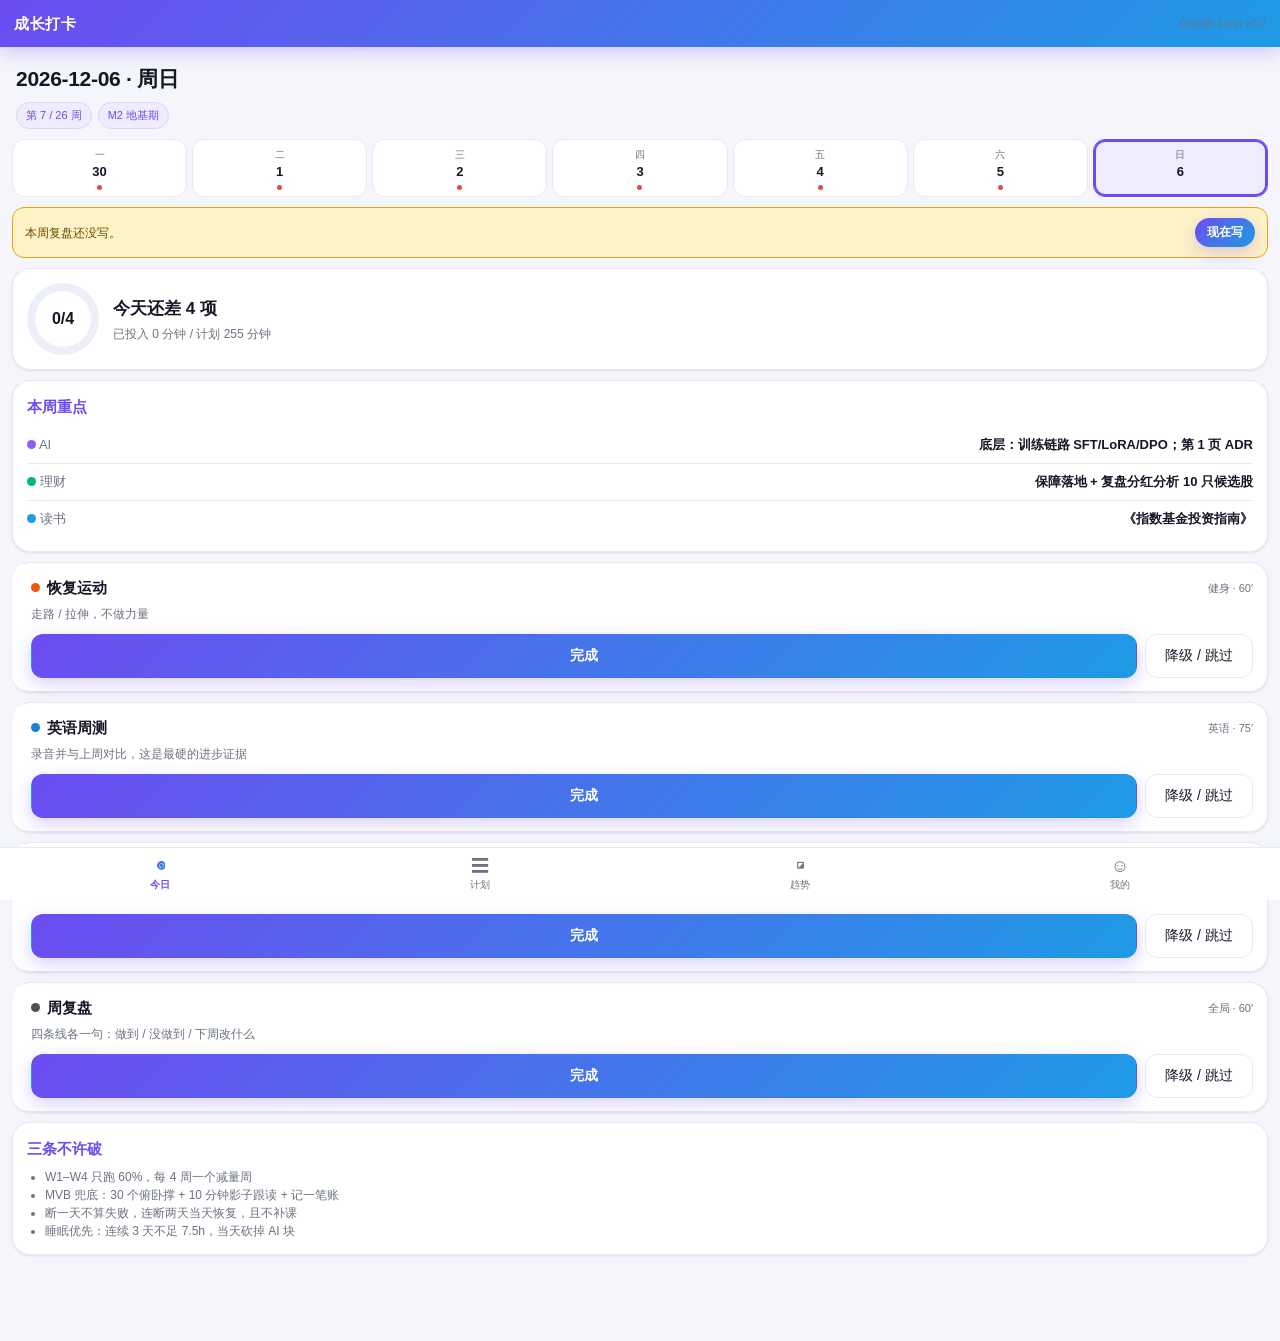
==== index.html @ 10e4b251 "feat: Growth Loop M0+M1 - 本地优先四线打卡应用 - 四 tab（今日/计划/趋势/我的）、七天条带补卡、MVB 降级、周复盘、指标录入 - 三套活力风格（活力/运动/霓虹）+" ====
<!DOCTYPE html>
<html lang="zh-CN">
<head>
<meta charset="utf-8">
<meta name="viewport" content="width=device-width, initial-scale=1, viewport-fit=cover">
<title>成长打卡 · Growth Loop</title>
<meta name="description" content="本地优先的个人成长打卡与复盘工具：健身、英语、理财、AI 四条线。">
<link rel="manifest" href="manifest.webmanifest">
<meta name="theme-color" content="#1f4e79">
<meta name="apple-mobile-web-app-capable" content="yes">
<meta name="apple-mobile-web-app-status-bar-style" content="black-translucent">
<meta name="apple-mobile-web-app-title" content="成长打卡">
<link rel="apple-touch-icon" href="icons/icon-192.png">
<link rel="icon" href="icons/icon-192.png">
<link rel="stylesheet" href="design/tokens.css">
<link rel="stylesheet" href="design/themes.css">
<link rel="stylesheet" href="app.css">
</head>
<body>

<header class="top">
  <h1>成长打卡</h1>
  <div class="sub">Growth Loop v0.2</div>
</header>

<main>
  <section id="view-today" class="view on"></section>
  <section id="view-plan" class="view"></section>
  <section id="view-trend" class="view"></section>
  <section id="view-mine" class="view"></section>
</main>

<nav class="tabs">
  <button class="tab on" data-tab="today"><s>◉</s>今日</button>
  <button class="tab" data-tab="plan"><s>☰</s>计划</button>
  <button class="tab" data-tab="trend"><s>◪</s>趋势</button>
  <button class="tab" data-tab="mine"><s>☺</s>我的</button>
</nav>

<div id="modal"></div>

<script src="seed.local.js"></script>
<script src="seed.js"></script>
<script src="app.js"></script>
</body>
</html>
---- design/tokens.css ----
/* Growth Loop · 设计 tokens（应用与设计稿共用一份）
 * 改颜色只改这里；app.css 里不再写死色值。
 */
:root {
  /* 品牌与四条线 */
  --brand: #1f4e79;
  --brand-ink: #17395a;
  --fitness: #e8590c;
  --english: #1c7ed6;
  --finance: #2f9e44;
  --ai: #7048e8;

  /* 状态 */
  --ok: #2f9e44;
  --ok-bg: #f2fbf5;
  --mvb: #f59f00;
  --mvb-bg: #fffbf0;
  --skip: #868e96;
  --skip-bg: #f7f8f9;
  --danger: #c92a2a;
  --warn: #d9480f;

  /* 中性 */
  --bg: #f5f6f8;
  --card: #ffffff;
  --text: #1b1d21;
  --muted: #6b7280;
  --line: #e5e7eb;
  --fill: #eef1f4;

  /* 形状与节奏 */
  --r-card: 14px;
  --r-btn: 10px;
  --r-pill: 999px;
  --gap: 10px;
  --pad: 14px;
  --shadow: 0 1px 2px rgba(16, 24, 40, .04), 0 1px 3px rgba(16, 24, 40, .06);

  /* 字号 */
  --fs-h1: 18px;
  --fs-card: 15px;
  --fs-body: 14px;
  --fs-sub: 12px;
  --fs-tag: 11px;

  /* 触控 */
  --tap: 44px;
}

/* 深色模式（先在设计稿里定下来，应用后续跟进） */
[data-theme="dark"] {
  --bg: #14161a;
  --card: #1d2026;
  --text: #e9ecef;
  --muted: #98a2b3;
  --line: #2a2e36;
  --fill: #262b33;
  --ok-bg: #16241b;
  --mvb-bg: #2a2313;
  --skip-bg: #22262c;
  --shadow: none;
}

/* ---------------- 基础组件 ---------------- */
.card {
  background: var(--card);
  border: 1px solid var(--line);
  border-radius: var(--r-card);
  padding: var(--pad);
  margin-bottom: var(--gap);
  box-shadow: var(--shadow);
}
.card-title {
  font-size: var(--fs-card);
  font-weight: 600;
  color: var(--brand);
  margin: 0 0 8px;
  display: flex;
  align-items: center;
  justify-content: space-between;
}
[data-theme="dark"] .card-title { color: #8ab4e8; }

.tag {
  font-size: var(--fs-tag);
  padding: 3px 8px;
  border-radius: var(--r-pill);
  background: #e7eef6;
  color: var(--brand);
  border: 1px solid #d3e0ee;
  white-space: nowrap;
}
.tag.warn { background: #fdece1; color: var(--warn); border-color: #f7d5c1; }
.tag.ok { background: #e6f4ea; color: var(--ok); border-color: #cbe8d4; }
.tag.muted { background: var(--fill); color: var(--muted); border-color: var(--line); }

.dot { width: 8px; height: 8px; border-radius: 50%; display: inline-block; flex: 0 0 8px; }

.muted { color: var(--muted); }
.sub { font-size: var(--fs-sub); color: var(--muted); line-height: 1.5; }

/* 环形进度 */
.ring {
  position: relative;
  width: 68px; height: 68px;
  border-radius: 50%;
  background: conic-gradient(var(--ok) calc(var(--p, 0) * 1%), var(--fill) 0);
  flex: 0 0 68px;
}
.ring::before {
  content: ""; position: absolute; inset: 7px;
  background: var(--card); border-radius: 50%;
}
.ring b {
  position: absolute; inset: 0; display: grid; place-items: center;
  font-size: 15px; font-weight: 700; color: var(--text);
}

/* 顶部七天条带 */
.strip { display: flex; gap: 4px; }
.strip .d {
  flex: 1; text-align: center; padding: 6px 0 5px;
  border-radius: 10px; background: var(--card); border: 1px solid var(--line);
}
.strip .d i { display: block; font-style: normal; font-size: 10px; color: var(--muted); }
.strip .d b { display: block; font-size: 13px; }
.strip .d .m { display: block; width: 5px; height: 5px; border-radius: 50%; background: var(--fill); margin: 3px auto 0; }
.strip .d.today { border-color: var(--brand); background: #eef4fa; }
.strip .d.done .m { background: var(--ok); }
.strip .d.miss .m { background: var(--warn); }

/* 任务卡 */
.task {
  background: var(--card); border: 1px solid var(--line);
  border-left: 4px solid transparent;
  border-radius: var(--r-card); padding: 12px var(--pad);
  margin-bottom: var(--gap); box-shadow: var(--shadow);
}
.task.done { border-left-color: var(--ok); background: var(--ok-bg); }
.task.mvb  { border-left-color: var(--mvb); background: var(--mvb-bg); }
.task.skip { border-left-color: var(--skip); background: var(--skip-bg); }
.task .row { display: flex; justify-content: space-between; align-items: baseline; gap: 8px; }
.task .name { font-size: var(--fs-card); font-weight: 600; display: flex; align-items: center; gap: 7px; }
.task .meta { font-size: var(--fs-tag); color: var(--muted); white-space: nowrap; }
.task .hint { font-size: var(--fs-sub); color: var(--muted); margin: 6px 0 10px; }
.task .btns { display: flex; gap: 8px; }
.btn {
  flex: 1; min-height: var(--tap); padding: 10px 6px;
  border-radius: var(--r-btn); border: 1px solid var(--line);
  background: var(--card); color: var(--text); font-size: var(--fs-body);
  font-family: inherit;
}
.btn.primary { background: var(--brand); border-color: var(--brand); color: #fff; }
.btn.ghost { flex: 0 0 106px; }
.btn.on { background: var(--ok); border-color: var(--ok); color: #fff; }
.btn.on.mvb { background: var(--mvb); border-color: var(--mvb); color: #fff; }
.btn.on.skip { background: var(--skip); border-color: var(--skip); color: #fff; }
.stamp { font-size: var(--fs-tag); font-weight: 600; }
.stamp.done { color: var(--ok); }
.stamp.mvb { color: #b06d00; }
.stamp.skip { color: var(--skip); }

/* 极简版一行一项 */
.li {
  display: flex; align-items: center; gap: 10px;
  padding: 12px 4px; border-bottom: 1px solid var(--line);
}
.li:last-child { border-bottom: 0; }
.li .ck {
  width: 26px; height: 26px; border-radius: 50%;
  border: 2px solid var(--line); flex: 0 0 26px;
  display: grid; place-items: center; font-size: 14px; color: transparent;
}
.li.done .ck { background: var(--ok); border-color: var(--ok); color: #fff; }
.li.mvb .ck { background: var(--mvb); border-color: var(--mvb); color: #fff; }
.li .t { flex: 1; font-size: var(--fs-body); }
.li.done .t { color: var(--muted); text-decoration: line-through; }

/* 阶段进度条 */
.phase { display: flex; gap: 3px; }
.phase i {
  flex: 1; height: 8px; border-radius: var(--r-pill); background: var(--fill); font-style: normal;
}
.phase i.p1 { background: #cbd9e8; }
.phase i.p2 { background: #9fbcd8; }
.phase i.p3 { background: #6f9bc4; }
.phase i.now { background: var(--brand); }

/* 热力格 */
.grid26 { display: grid; grid-template-columns: repeat(13, 1fr); gap: 4px; }
.gcell {
  aspect-ratio: 1; border-radius: 5px; background: var(--fill);
  display: grid; place-items: center; font-size: 9px; color: #a9b1bb;
}
.gcell.l1 { background: #fdece1; color: #b35c1e; }
.gcell.l2 { background: #d3f9d8; color: #2b8a3e; }
.gcell.l3 { background: #8ce99a; color: #1b6b2c; }
.gcell.l4 { background: #37b24d; color: #fff; }

/* 底部 tab */
.tabbar {
  display: flex; border-top: 1px solid var(--line); background: var(--card);
  padding-bottom: env(safe-area-inset-bottom);
}
.tabbar b {
  flex: 1; text-align: center; padding: 9px 0 10px; font-size: 10px; font-weight: 500;
  color: var(--muted); display: flex; flex-direction: column; gap: 3px; align-items: center;
}
.tabbar b.on { color: var(--brand); font-weight: 700; }
.tabbar b s { text-decoration: none; font-size: 17px; line-height: 1; }
---- design/themes.css ----
/* Growth Loop · 活力风格包
 * 通过 <html data-style="energy|sport|neon"> 切换，与 data-theme="light|dark" 组合。
 * 加载顺序：tokens.css → themes.css → app.css（本文件覆盖 tokens 的同名变量）。
 * 三套都保证：渐变两端都足够深，白字在渐变上可读。
 */

/* ══════════════ A · 活力（默认）：靛蓝 → 亮蓝，薄荷绿收尾 ══════════════ */
:root,
[data-style="energy"] {
  --brand: #6c4cf1;
  --brand-2: #1e9be5;
  --brand-grad: linear-gradient(135deg, #6c4cf1 0%, #1e9be5 100%);
  --brand-tint: #efecfe;
  --brand-line: #dcd5fb;

  --ok: #00b583;
  --ok-bg: #f2fcf8;
  --ok-tint: #e6f8f2;
  --ok-line: #c2eedf;

  --mvb: #f59e0b;
  --mvb-bg: #fffbf0;
  --mvb-tint: #fef3c7;

  --warn: #e5484d;
  --warn-tint: #fdecec;
  --warn-line: #f8d2d3;

  --skip: #8a93a6;
  --skip-bg: #f5f6fa;

  --fitness: #ff6b35;
  --english: #1e9be5;
  --finance: #00b583;
  --ai: #8b5cf6;

  --bg: #f5f6fc;
  --card: #ffffff;
  --text: #151726;
  --muted: #6b7280;
  --line: #e7e9f5;
  --fill: #edeff8;

  --danger: #e5484d;
  --r-card: 18px;
  --r-btn: 12px;
  --glow: 0 6px 18px rgba(108, 76, 241, .26);
}

[data-theme="dark"][data-style="energy"],
[data-theme="dark"]:root {
  --brand: #8b7bff;
  --brand-2: #39b8f5;
  --brand-grad: linear-gradient(135deg, #6c4cf1 0%, #1e9be5 100%);
  --brand-tint: #241f45;
  --brand-line: #3a3170;

  --ok: #2bd9a8;
  --ok-bg: #12261f;
  --ok-tint: #12302a;
  --ok-line: #1e4a40;

  --mvb: #ffb84d;
  --mvb-bg: #2a2313;
  --mvb-tint: #3a2f14;

  --warn: #ff7a7f;
  --warn-tint: #3a2126;
  --warn-line: #5a2f36;

  --skip: #7b8399;
  --skip-bg: #22263a;

  --bg: #0f1120;
  --card: #1a1d33;
  --text: #eef0fa;
  --muted: #9aa3be;
  --line: #2a2f4a;
  --fill: #232842;

  --danger: #ff7a7f;
  --glow: 0 6px 22px rgba(108, 76, 241, .42);
}

/* ══════════════ B · 运动：珊瑚 → 洋红，冲一点 ══════════════ */
[data-style="sport"] {
  --brand: #ff4d2d;
  --brand-2: #e8388c;
  --brand-grad: linear-gradient(135deg, #ff4d2d 0%, #e8388c 100%);
  --brand-tint: #ffede9;
  --brand-line: #ffd3c9;

  --ok: #12b886;
  --ok-bg: #f2fcf8;
  --ok-tint: #e3f8f1;
  --ok-line: #bde9dc;

  --mvb: #ff9f1c;
  --mvb-bg: #fffaf0;
  --mvb-tint: #ffeecd;

  --warn: #e03131;
  --warn-tint: #fdecec;
  --warn-line: #f8d2d3;

  --skip: #96868c;
  --skip-bg: #f9f5f6;

  --fitness: #ff3b30;
  --english: #1c7ed6;
  --finance: #12b886;
  --ai: #7048e8;

  --bg: #fff7f5;
  --card: #ffffff;
  --text: #201316;
  --muted: #7a6b70;
  --line: #f2e4e0;
  --fill: #fbeff0;

  --danger: #e03131;
  --r-card: 18px;
  --r-btn: 12px;
  --glow: 0 6px 18px rgba(255, 77, 45, .28);
}

[data-theme="dark"][data-style="sport"] {
  --brand: #ff7a5c;
  --brand-2: #ff5ca8;
  --brand-grad: linear-gradient(135deg, #ff4d2d 0%, #e8388c 100%);
  --brand-tint: #3a1f22;
  --brand-line: #5c2f36;

  --ok: #2fd9a5;
  --ok-bg: #14261f;
  --ok-tint: #16302a;
  --ok-line: #265045;

  --mvb: #ffbc4d;
  --mvb-bg: #2c2213;
  --mvb-tint: #3d2f14;

  --warn: #ff7a7f;
  --warn-tint: #3a2023;
  --warn-line: #5c2f36;

  --skip: #8b7a80;
  --skip-bg: #2a1f23;

  --bg: #1a1113;
  --card: #241a1d;
  --text: #fbeeea;
  --muted: #b39aa0;
  --line: #3a2a2f;
  --fill: #2e2126;

  --danger: #ff7a7f;
  --glow: 0 6px 22px rgba(232, 56, 140, .4);
}

/* ══════════════ C · 霓虹：薄荷 → 电蓝，深色优先、带辉光 ══════════════ */
[data-style="neon"] {
  --brand: #00a97a;
  --brand-2: #0077ff;
  --brand-grad: linear-gradient(135deg, #00a97a 0%, #0077ff 100%);
  --brand-tint: #e6f7f2;
  --brand-line: #c2e9dd;

  --ok: #00a97a;
  --ok-bg: #f1fbf8;
  --ok-tint: #e2f6f1;
  --ok-line: #bfe8de;

  --mvb: #f0a500;
  --mvb-bg: #fffcef;
  --mvb-tint: #fdf1cd;

  --warn: #e5484d;
  --warn-tint: #fdecec;
  --warn-line: #f8d2d3;

  --skip: #8299a0;
  --skip-bg: #f3f8f8;

  --fitness: #ff7a45;
  --english: #1e88e5;
  --finance: #00a97a;
  --ai: #7c4dff;

  --bg: #f2fbf8;
  --card: #ffffff;
  --text: #0d2226;
  --muted: #5f7a7a;
  --line: #e2f0ec;
  --fill: #e9f5f1;

  --danger: #e5484d;
  --r-card: 18px;
  --r-btn: 12px;
  --glow: 0 6px 18px rgba(0, 169, 122, .26);
}

[data-theme="dark"][data-style="neon"] {
  --brand: #2be3b0;
  --brand-2: #33a1ff;
  --brand-grad: linear-gradient(135deg, #00c48f 0%, #0077ff 100%);
  --brand-tint: #10322e;
  --brand-line: #1d4f47;

  --ok: #2be3b0;
  --ok-bg: #0c2622;
  --ok-tint: #10322e;
  --ok-line: #1d4f47;

  --mvb: #ffc861;
  --mvb-bg: #262016;
  --mvb-tint: #362d17;

  --warn: #ff8589;
  --warn-tint: #341f26;
  --warn-line: #552f39;

  --skip: #6f8d92;
  --skip-bg: #12242a;

  --bg: #08151a;
  --card: #0f2027;
  --text: #e6fffa;
  --muted: #7fa8a5;
  --line: #17323a;
  --fill: #122a33;

  --danger: #ff8589;
  --glow: 0 0 22px rgba(43, 227, 176, .32);
}
---- app.css ----
/* Growth Loop · 应用样式
 * 颜色/圆角/字号全部来自 design/tokens.css + design/themes.css，本文件只写结构与状态。
 * 风格通过 <html data-style="energy|sport|neon"> 切换；深色通过 data-theme="dark"。
 */
* { box-sizing: border-box; -webkit-tap-highlight-color: transparent; }

html, body {
  margin: 0; padding: 0;
  background: var(--bg); color: var(--text);
  font: var(--fs-body)/1.55 -apple-system, "PingFang SC", "Microsoft YaHei", "Helvetica Neue", Arial, sans-serif;
}
body { padding-bottom: calc(64px + env(safe-area-inset-bottom)); }

header.top {
  position: sticky; top: 0; z-index: 5;
  background: var(--brand-grad); color: #fff;
  padding: calc(12px + env(safe-area-inset-top)) 14px 12px;
  display: flex; align-items: center; justify-content: space-between;
  box-shadow: var(--glow);
}
header.top h1 { font-size: var(--fs-card); margin: 0; font-weight: 700; letter-spacing: .6px; }
header.top .sub { font-size: var(--fs-tag); opacity: .9; }

main { padding: 12px; }
.view { display: none; }
.view.on { display: block; }

/* ---------- 今日 ---------- */
.day-head { margin: 4px 4px 10px; }
.day-date { font-size: 21px; font-weight: 800; letter-spacing: -.3px; }
.badges { display: flex; flex-wrap: wrap; gap: 6px; margin-top: 6px; }
.badge {
  font-size: var(--fs-tag); padding: 4px 9px; border-radius: var(--r-pill);
  background: var(--brand-tint); color: var(--brand); border: 1px solid var(--brand-line);
}
.badge.warn { background: var(--warn-tint); color: var(--warn); border-color: var(--warn-line); }
.badge.ok { background: var(--ok-tint); color: var(--ok); border-color: var(--ok-line); }

.weeknav { display: flex; align-items: center; gap: 6px; margin-bottom: 10px; }
.strip { display: flex; gap: 5px; flex: 1; }
.strip .d {
  flex: 1; text-align: center; padding: 7px 0 6px; border-radius: 12px;
  background: var(--card); border: 1px solid var(--line);
}
.strip .d i { display: block; font-style: normal; font-size: 10px; color: var(--muted); }
.strip .d b { display: block; font-size: 13px; font-weight: 700; }
.strip .d s { display: block; width: 5px; height: 5px; border-radius: 50%; background: var(--fill); margin: 3px auto 0; text-decoration: none; }
.strip .d.today { background: var(--brand-tint); border-color: var(--brand); }
.strip .d.sel { box-shadow: 0 0 0 2px var(--brand) inset; }
.strip .d.done s { background: var(--ok); }
.strip .d.miss s { background: var(--warn); }

.ring {
  position: relative; width: 72px; height: 72px; border-radius: 50%; flex: 0 0 72px;
  background: conic-gradient(var(--ring-from, var(--brand)) 0%,
              var(--ring-to, var(--brand-2)) calc(var(--p, 0) * 1%),
              var(--fill) calc(var(--p, 0) * 1%));
}
.ring::before { content: ""; position: absolute; inset: 8px; background: var(--card); border-radius: 50%; }
.ring b { position: absolute; inset: 0; display: grid; place-items: center; font-size: 16px; font-weight: 800; }
.ring.full { box-shadow: var(--glow); }
.ring.full b { color: var(--ok); }
.prog { display: flex; align-items: center; gap: 14px; }
.prog .txt b { font-size: 17px; font-weight: 700; }

.task {
  background: var(--card); border: 1px solid var(--line); border-left: 5px solid transparent;
  border-radius: var(--r-card); padding: 13px var(--pad); margin-bottom: var(--gap); box-shadow: var(--shadow);
}
.task.done { border-left-color: var(--ok); background: var(--ok-bg); }
.task.mvb  { border-left-color: var(--mvb); background: var(--mvb-bg); }
.task.skip { border-left-color: var(--skip); background: var(--skip-bg); }
.task .row { display: flex; justify-content: space-between; align-items: baseline; gap: 8px; }
.task .name { font-size: var(--fs-card); font-weight: 700; display: flex; align-items: center; gap: 7px; }
.task .meta { font-size: var(--fs-tag); color: var(--muted); white-space: nowrap; }
.task .hint { font-size: var(--fs-sub); color: var(--muted); margin: 6px 0 10px; }
.task .note { font-size: var(--fs-sub); color: var(--mvb); margin-top: 6px; font-weight: 600; }
.task .btns { display: flex; gap: 8px; }

.btn {
  flex: 1; min-height: var(--tap); padding: 11px 6px; border-radius: var(--r-btn);
  border: 1px solid var(--line); background: var(--card); color: var(--text);
  font-size: var(--fs-body); font-weight: 600; font-family: inherit;
}
.btn.primary { background: var(--brand-grad); border-color: transparent; color: #fff; box-shadow: var(--glow); }
.btn.ghost { flex: 0 0 108px; font-weight: 500; }
.btn.on { background: var(--ok); border-color: var(--ok); color: #fff; }
.btn.on.mvb { background: var(--mvb); border-color: var(--mvb); color: #1c1400; }
.btn.on.skip { background: var(--skip); border-color: var(--skip); color: #fff; }
.btn.wide { display: block; width: 100%; margin: 8px 0; flex: none; }
.btn.danger { color: var(--danger); border-color: var(--warn-line); }

.banner {
  display: flex; gap: 8px; align-items: center; justify-content: space-between;
  font-size: var(--fs-sub); padding: 10px 12px; border-radius: var(--r-btn);
  background: var(--mvb-tint); border: 1px solid var(--mvb); color: #6b4a00;
  margin-bottom: 10px; font-weight: 500;
}
.banner.warn { background: var(--warn-tint); border-color: var(--warn-line); color: var(--warn); }
.banner.info { background: var(--fill); border-color: var(--line); color: var(--muted); }
[data-theme="dark"] .banner { color: var(--mvb); }
[data-theme="dark"] .banner.warn { color: var(--warn); }

/* ---------- 通用卡片 ---------- */
.card {
  background: var(--card); border: 1px solid var(--line); border-radius: var(--r-card);
  padding: var(--pad); margin-bottom: var(--gap); box-shadow: var(--shadow);
}
.card-title {
  font-size: var(--fs-card); font-weight: 700; color: var(--brand);
  margin: 0 0 8px; display: flex; align-items: center; justify-content: space-between; gap: 8px;
}
.dot { width: 9px; height: 9px; border-radius: 50%; display: inline-block; flex: 0 0 9px; }
.sub { font-size: var(--fs-sub); color: var(--muted); line-height: 1.5; }
.kv { display: flex; justify-content: space-between; gap: 10px; font-size: 13px; padding: 8px 0; border-bottom: 1px solid var(--line); }
.kv:last-child { border-bottom: 0; }
.kv span { color: var(--muted); flex: 0 0 auto; }
.kv b { text-align: right; font-weight: 700; }
.tag {
  font-size: var(--fs-tag); padding: 4px 9px; border-radius: var(--r-pill); font-weight: 600;
  background: var(--brand-tint); color: var(--brand); border: 1px solid var(--brand-line); white-space: nowrap;
}
.tag.warn { background: var(--warn-tint); color: var(--warn); border-color: var(--warn-line); }
.tag.ok { background: var(--ok-tint); color: var(--ok); border-color: var(--ok-line); }
.tag.muted { background: var(--fill); color: var(--muted); border-color: var(--line); }

.phase { display: flex; gap: 3px; }
.phase i { flex: 1; height: 11px; border-radius: var(--r-pill); background: var(--fill); }
.phase i.p1 { background: var(--brand-tint); }
.phase i.p2 { background: var(--brand-line); }
.phase i.p3 { background: var(--brand); opacity: .55; }
.phase i.now { background: var(--brand-grad); }
.legend { display: flex; gap: 12px; flex-wrap: wrap; font-size: var(--fs-tag); color: var(--muted); margin-top: 8px; }
.legend i { display: inline-block; width: 10px; height: 10px; border-radius: 3px; margin-right: 4px; }

.tl { border-left: 2px solid var(--brand-line); margin-left: 6px; padding-left: 14px; }
.tl .it { position: relative; padding-bottom: 12px; }
.tl .it:last-child { padding-bottom: 0; }
.tl .it::before { content: ""; position: absolute; left: -20px; top: 5px; width: 9px; height: 9px; border-radius: 50%; background: var(--brand-grad); }
.tl .it.dim::before { background: var(--brand-line); }

.grid26 { display: grid; grid-template-columns: repeat(13, 1fr); gap: 4px; }
.gcell { aspect-ratio: 1; border-radius: 6px; background: var(--fill); display: grid; place-items: center; font-size: 9px; color: var(--muted); }
.gcell.l1 { background: var(--warn-tint); color: var(--warn); }
.gcell.l2 { background: var(--ok-line); color: var(--ok); }
.gcell.l3 { background: var(--ok); color: #fff; opacity: .75; }
.gcell.l4 { background: var(--brand-grad); color: #fff; font-weight: 700; }

.stat-row { display: flex; gap: 8px; flex-wrap: wrap; }
.stat { flex: 1 1 0; min-width: 72px; background: var(--fill); border-radius: var(--r-btn); padding: 10px; text-align: center; }
.stat b { display: block; font-size: 18px; font-weight: 800; }
.stat span { font-size: var(--fs-tag); color: var(--muted); }

.chips { display: flex; gap: 6px; flex-wrap: wrap; margin-bottom: 10px; }
.chip {
  font-size: var(--fs-sub); padding: 6px 12px; border-radius: var(--r-pill);
  border: 1px solid var(--line); background: var(--card); color: var(--muted);
  font-family: inherit; font-weight: 600;
}
.chip.on { background: var(--brand-grad); border-color: transparent; color: #fff; box-shadow: var(--glow); }

.chart { width: 100%; height: 138px; display: block; }

.field { margin-bottom: 10px; }
.field label { display: block; font-size: var(--fs-sub); color: var(--muted); margin-bottom: 4px; font-weight: 600; }
.field input, .field textarea, .field select {
  width: 100%; padding: 11px; border: 1px solid var(--line); border-radius: var(--r-btn);
  font: inherit; font-size: var(--fs-body); background: var(--card); color: var(--text);
}
.field input:focus, .field textarea:focus { outline: 2px solid var(--brand); outline-offset: 1px; }
.field textarea { min-height: 60px; resize: vertical; }

/* ---------- 底部 tab ---------- */
nav.tabs {
  position: fixed; left: 0; right: 0; bottom: 0; z-index: 6;
  display: flex; background: var(--card); border-top: 1px solid var(--line);
  padding-bottom: env(safe-area-inset-bottom);
}
.tab {
  flex: 1; padding: 9px 0 8px; border: 0; background: none; font-family: inherit;
  font-size: 10px; color: var(--muted); display: flex; flex-direction: column; gap: 3px; align-items: center;
}
.tab s { text-decoration: none; font-size: 18px; line-height: 1; }
.tab.on { color: var(--brand); font-weight: 800; }
.tab.on s {
  background: var(--brand-grad); -webkit-background-clip: text; background-clip: text;
  -webkit-text-fill-color: transparent; color: var(--brand);
}

/* ---------- 模态 / 底部面板 ---------- */
#modal { display: none; }
#modal.on { display: block; }
.modal-mask { position: fixed; inset: 0; background: rgba(15, 17, 32, .45); z-index: 10; }
.sheet {
  position: fixed; left: 0; right: 0; bottom: 0; z-index: 11; max-height: 88vh; overflow-y: auto;
  background: var(--card); color: var(--text);
  border-radius: 20px 20px 0 0; padding: 16px 16px calc(16px + env(safe-area-inset-bottom));
  border-top: 3px solid transparent;
  border-image: var(--brand-grad) 1;
}
.sheet-title { font-size: var(--fs-card); font-weight: 800; margin-bottom: 4px; }
.sheet-sub { font-size: var(--fs-sub); color: var(--muted); margin-bottom: 12px; }
.sheet-btn {
  display: block; width: 100%; margin: 8px 0; padding: 14px; border-radius: var(--r-btn);
  border: 1px solid var(--line); background: var(--card); color: var(--text);
  font-size: var(--fs-card); font-weight: 600; font-family: inherit; text-align: left;
}
.sheet-btn .h { display: block; font-size: var(--fs-sub); color: var(--muted); margin-top: 2px; font-weight: 400; }
.sheet-btn.cancel { text-align: center; color: var(--muted); font-weight: 500; }
.sheet-btn.primary { background: var(--brand-grad); border-color: transparent; color: #fff; text-align: center; box-shadow: var(--glow); }
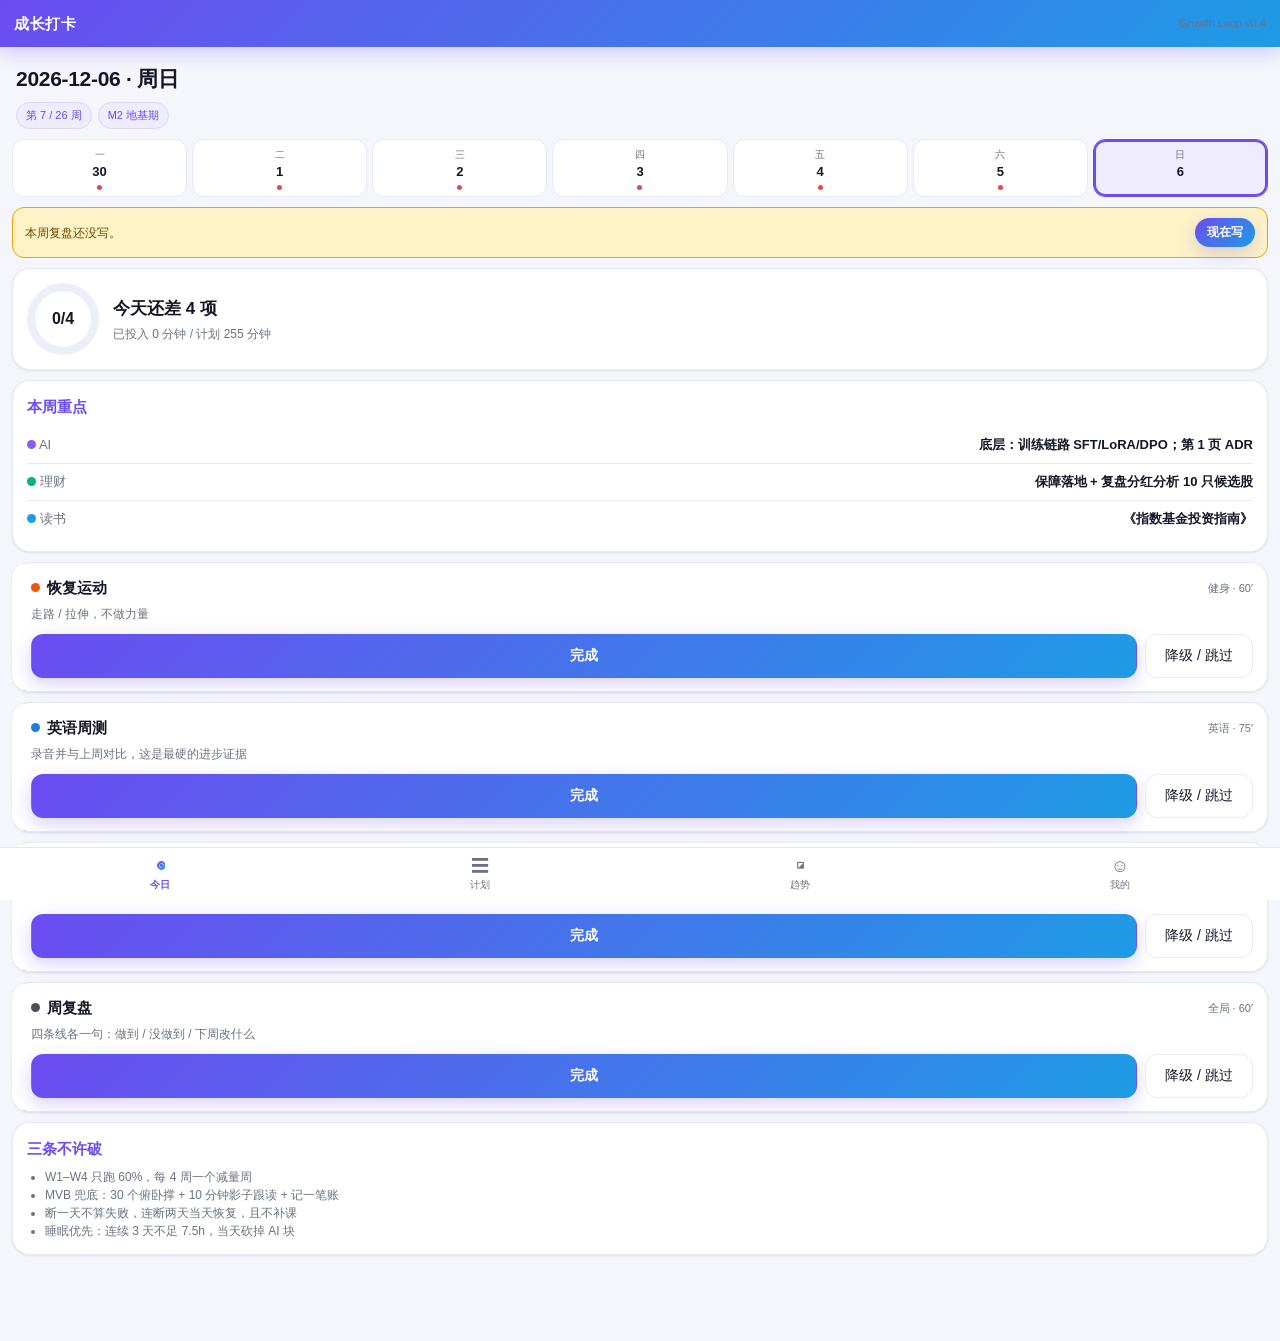
==== commit 29a991b2: "feat(m1.5): 对照真实表的 Excel 导入器 + 合成示例数据 - tools/xlsx_to_json.py：按表头名取值（缺列/多列/列序变化都不影响），工作表名前缀模糊匹配，   数" ====
--- a/index.html
+++ b/index.html
@@ -20,7 +20,7 @@
 
 <header class="top">
   <h1>成长打卡</h1>
-  <div class="sub">Growth Loop v0.2</div>
+  <div class="sub">Growth Loop v0.4</div>
 </header>
 
 <main>
--- a/app.css
+++ b/app.css
@@ -147,6 +147,8 @@
 .gcell.l4 { background: var(--brand-grad); color: #fff; font-weight: 700; }
 
 .stat-row { display: flex; gap: 8px; flex-wrap: wrap; }
+.stat-row.compact { gap: 6px; }
+.stat-row.compact .stat { min-width: 54px; padding: 8px 4px; }
 .stat { flex: 1 1 0; min-width: 72px; background: var(--fill); border-radius: var(--r-btn); padding: 10px; text-align: center; }
 .stat b { display: block; font-size: 18px; font-weight: 800; }
 .stat span { font-size: var(--fs-tag); color: var(--muted); }
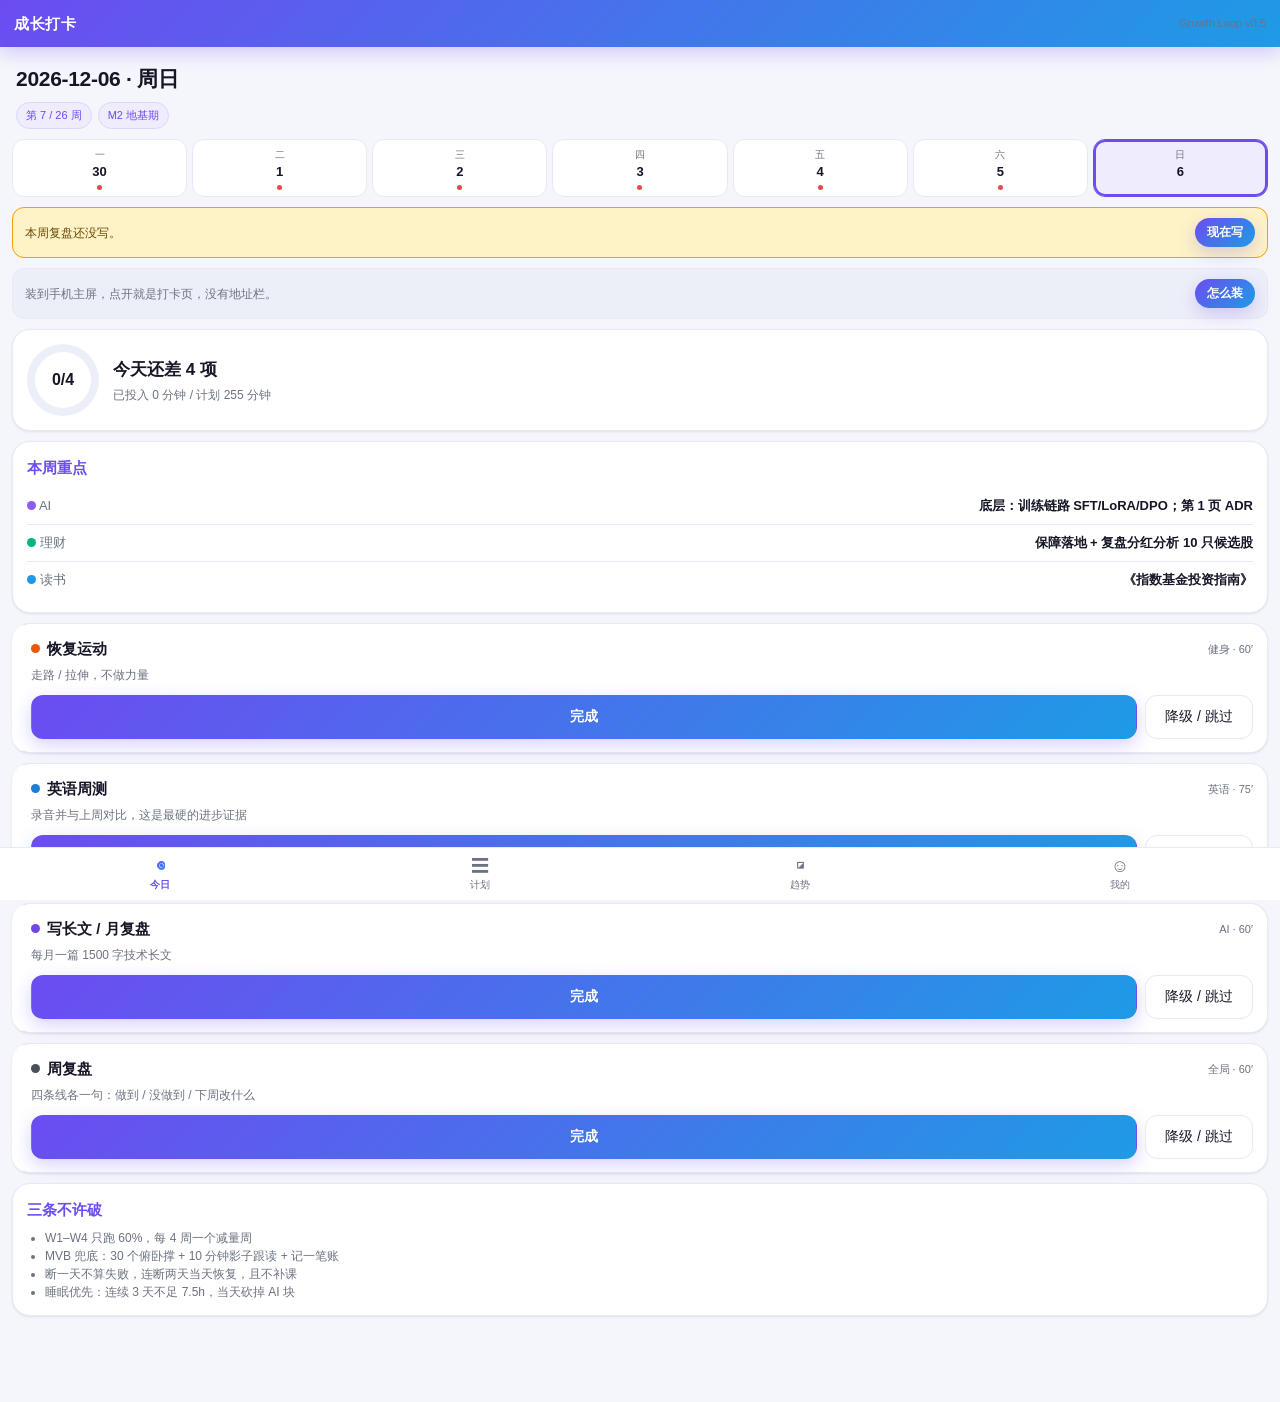
==== commit ebf4c9ec: "chore: 头部版本号 v0.4 -> v0.5（与 tag 对齐）" ====
--- a/index.html
+++ b/index.html
@@ -20,7 +20,7 @@
 
 <header class="top">
   <h1>成长打卡</h1>
-  <div class="sub">Growth Loop v0.4</div>
+  <div class="sub">Growth Loop v0.5</div>
 </header>
 
 <main>
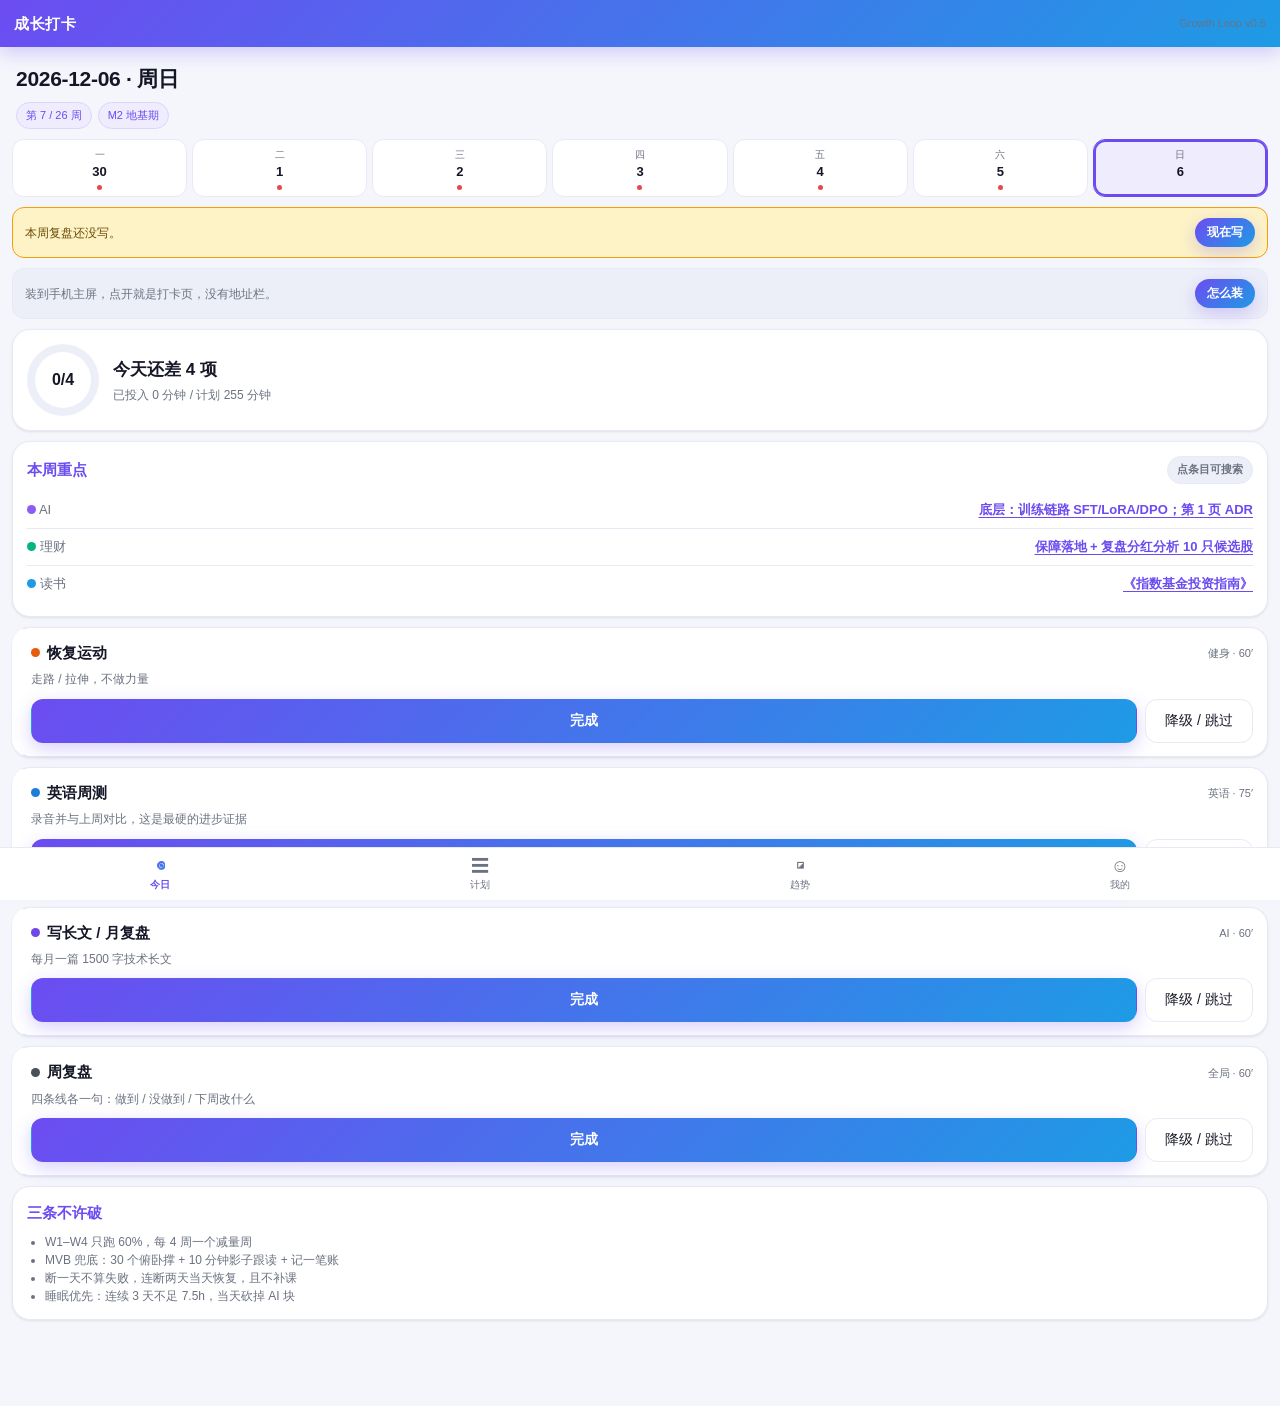
==== commit ff207c07: "fix(release): 重出三张 UI 截图（改用多线程服务，修复 iframe 空白面板）；版本号升至 v0.6" ====
--- a/index.html
+++ b/index.html
@@ -20,7 +20,7 @@
 
 <header class="top">
   <h1>成长打卡</h1>
-  <div class="sub">Growth Loop v0.5</div>
+  <div class="sub">Growth Loop v0.6</div>
 </header>
 
 <main>
--- a/app.css
+++ b/app.css
@@ -210,3 +210,10 @@
 .sheet-btn .h { display: block; font-size: var(--fs-sub); color: var(--muted); margin-top: 2px; font-weight: 400; }
 .sheet-btn.cancel { text-align: center; color: var(--muted); font-weight: 500; }
 .sheet-btn.primary { background: var(--brand-grad); border-color: transparent; color: #fff; text-align: center; box-shadow: var(--glow); }
+
+/* 本周重点：点条目 -> 浏览器搜索该词条 */
+.kv b a.link {
+  color: var(--brand); text-decoration: underline; text-decoration-thickness: 1px;
+  text-underline-offset: 3px; cursor: pointer;
+}
+.kv b a.link:active { opacity: .6; }
